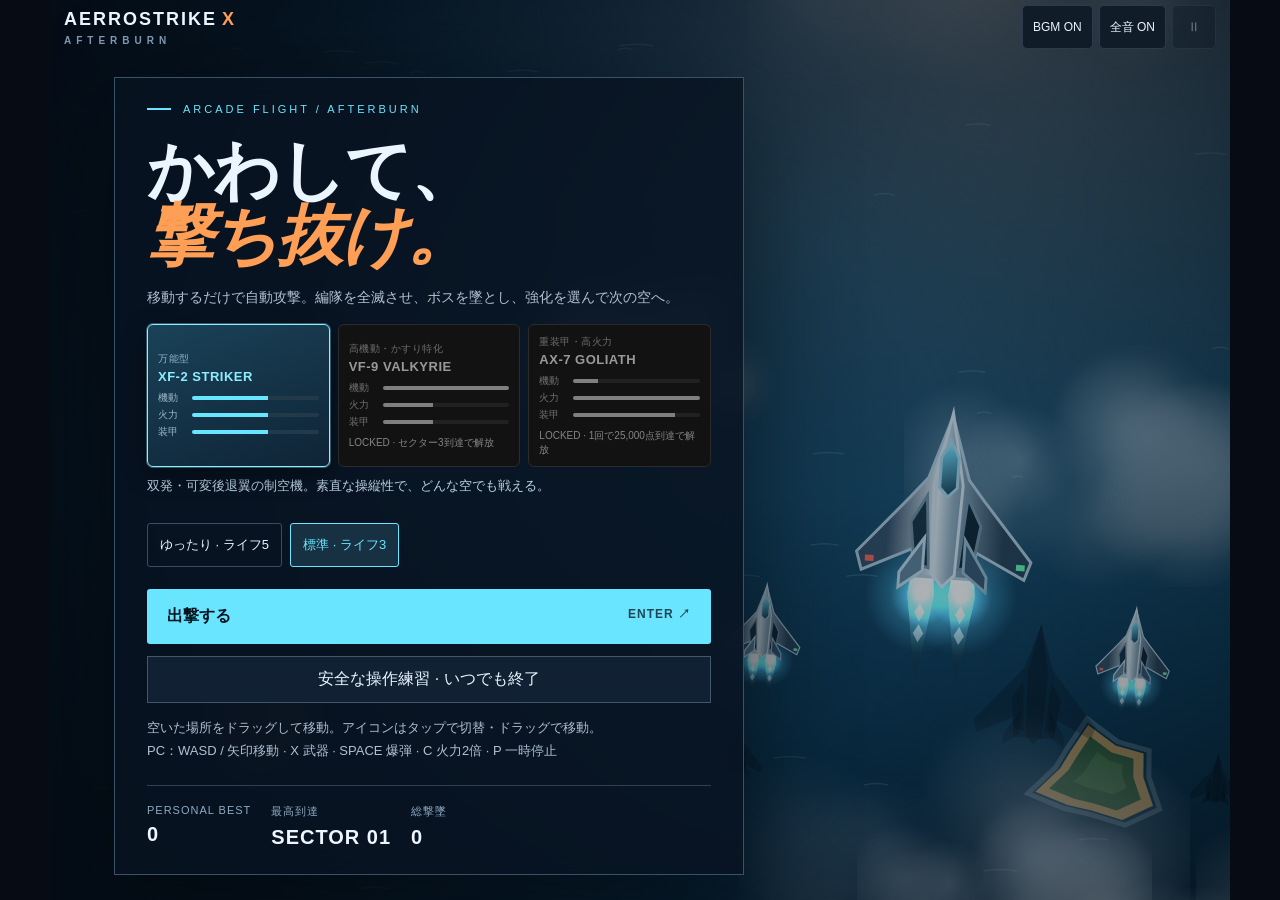
==== src/index.html @ 3c18a279 "AFTERBURN overhaul: journey-map driven rebuild of visuals, audio and progression Split the single ga" ====
<!doctype html><html lang="ja"><head><meta charset="utf-8"><meta name="viewport" content="width=device-width,initial-scale=1,viewport-fit=cover"><meta name="theme-color" content="#070d19"><meta name="description" content="3機の戦闘機、4つの武器、5つの空域と3体のボス。指先で切り抜けるアーケード空戦。"><title>AERROSTRIKE X — AFTERBURN</title><link rel="stylesheet" href="style.css"></head><body><main id="app"><header><a class="brand" href="./">AERROSTRIKE<span>X</span><small>AFTERBURN</small></a><div class="top-actions"><button id="music" aria-label="BGMのオンオフ">BGM ON</button><button id="sound" aria-label="音のオンオフ">全音 ON</button><button id="pause" aria-label="一時停止">Ⅱ</button></div></header><section id="arena"><canvas id="game" aria-label="空戦ゲーム。ドラッグまたは矢印キーで移動"></canvas><div id="hud"><div><small>SCORE</small><strong id="score">000000</strong><span id="combo">×1 COMBO</span><i class="combo-track"><b id="combofill"></b></i></div><div class="hud-right"><small id="wave">SECTOR 01</small><strong id="hp">◆ ◆ ◆</strong><span id="time">00:00</span><span id="power">PWR ▮▯▯▯</span></div></div><div id="bossbar" hidden><span id="bossname">WARNING / SENTINEL</span><i><b id="bossfill"></b></i></div><div id="mission"><span id="objective"></span><i><b id="missionfill"></b></i></div><div id="guide" hidden></div><div id="notice" aria-live="polite"></div><div id="overlay"><div id="panel"></div></div><div class="coordinates">AX / FLIGHT SYSTEMS<span>LIVE TELEMETRY</span></div></section><footer id="flight-controls" hidden aria-label="戦闘操作"><div id="weapons" role="group" aria-label="武器を1タップで切替"></div><div class="abilities"><button id="bomb" title="爆弾：敵弾を一掃 / SPACE" aria-label="爆弾で画面内の敵弾を消す"><svg viewBox="0 0 24 24" aria-hidden="true"><circle cx="11" cy="14" r="7"/><path d="m15 8 2-3m0 0h3m-3 0V2M5 14h4m-2-2v4"/></svg><em id="bombs">3</em><small>爆弾</small></button><button id="boost" title="火力2倍 / C" aria-label="充電後に火力2倍を発動"><svg viewBox="0 0 24 24" aria-hidden="true"><path d="m14 2-9 12h7l-2 8 9-12h-7z"/></svg><small id="energy">0%</small><i id="energyfill"></i></button></div></footer><div class="desktop-hint">ドラッグ / WASD / 矢印キーで移動 <span>自動攻撃 · P 一時停止</span></div></main><script src="js/00-core.js"></script><script src="js/10-audio.js"></script><script src="js/20-assets.js"></script><script src="js/30-world.js"></script><script src="js/40-game.js"></script><script src="js/50-ui.js"></script></body></html>
---- src/style.css ----
:root{color-scheme:dark;--cyan:#6ae5ff;--orange:#ff9e55;--muted:#8297af}*{box-sizing:border-box}body{margin:0;background:#070b13;color:#eaf5ff;font-family:Inter,'Arial',sans-serif;height:100dvh;overflow:hidden}button,a{-webkit-tap-highlight-color:transparent}button{font:inherit;color:inherit;cursor:pointer}button:focus-visible,a:focus-visible{outline:2px solid var(--cyan);outline-offset:3px}#app{max-width:1180px;margin:auto;height:100%;padding:0 24px;display:flex;flex-direction:column}header{height:78px;flex-shrink:0;display:flex;align-items:center;justify-content:space-between;border-bottom:1px solid #223040}.brand{font-size:20px;font-weight:900;letter-spacing:2px;text-decoration:none;color:inherit}.brand>span{color:var(--orange);margin-left:5px}.brand small{display:block;color:var(--muted);font-size:10px;letter-spacing:5px;margin-top:5px}.top-actions{display:flex;gap:10px}.top-actions button{background:#111c29;border:1px solid #2b3a4d;border-radius:5px;min-width:44px;height:38px;font-size:13px}#arena{position:relative;flex:1;min-height:0;margin-top:16px;border:1px solid #28394a;overflow:hidden;background:#081624}canvas{width:100%;height:100%;display:block;touch-action:none}#hud{position:absolute;top:22px;left:24px;right:24px;display:flex;justify-content:space-between;pointer-events:none;text-shadow:0 2px 6px #000}#hud small{display:block;font-size:11px;letter-spacing:2px;color:#a4b9cd}#hud strong{display:block;font-size:26px;letter-spacing:2px;margin-top:6px;font-variant-numeric:tabular-nums}#combo,#time{display:block;font-size:12px;margin-top:7px;color:var(--cyan)}.hud-right{text-align:right}#hp{color:var(--cyan)!important;font-size:18px!important}#bossbar{position:absolute;left:25%;right:25%;top:22px;color:#ff927e;font-size:10px;letter-spacing:2px;text-align:center}#bossbar i{display:block;background:#44212c;height:5px;margin-top:8px}#bossfill{display:block;background:#ff7667;height:100%;width:100%}#notice{position:absolute;top:23%;left:0;right:0;text-align:center;font-size:19px;letter-spacing:3px;color:#9feaff;pointer-events:none;text-shadow:0 2px 8px #000}.coordinates{position:absolute;bottom:12px;left:20px;right:20px;display:flex;justify-content:space-between;font-size:9px;color:#557084;letter-spacing:2px;pointer-events:none}#overlay{position:absolute;inset:0;display:flex;align-items:center;justify-content:center;padding:20px;background:linear-gradient(90deg,#06101bd9,#06101b36,#06101b9c);overflow:auto}#overlay[hidden]{display:none}#panel{width:100%;max-width:630px;padding:25px 32px;background:#091321d9;border:1px solid #395268;box-shadow:0 25px 100px #0007;backdrop-filter:blur(12px)}.eyebrow{font-size:11px;color:var(--cyan);letter-spacing:3px;display:flex;align-items:center;gap:12px}.eyebrow:before{content:'';width:24px;height:2px;background:var(--cyan)}h1{font-size:clamp(38px,6vw,66px);font-weight:900;letter-spacing:-2px;line-height:.98;margin:23px 0 17px}h1 span{display:block;color:var(--orange);font-style:italic}h2{font-size:28px;margin:17px 0}p{color:#b1c1d2;font-size:14px;line-height:1.8}.primary{width:100%;border:0;background:var(--cyan);color:#04131f;font-weight:800;padding:17px 20px;text-align:left;display:flex;justify-content:space-between;margin-top:22px;border-radius:3px}.primary:hover{background:#adf2ff}.secondary{padding:12px 16px;border:1px solid #41576d;background:#112033;margin-top:12px;width:100%}.record{display:flex;gap:32px;margin:22px 0 0;padding-top:18px;border-top:1px solid #314051;color:#8eabc2;font-size:11px;letter-spacing:1px}.record b{display:block;font-size:20px;color:#edf5ff;margin-top:7px}.instructions{font-size:12px;margin-bottom:0}.choices{display:grid;grid-template-columns:repeat(3,1fr);gap:10px;margin-top:22px}.choice{background:#11243a;border:1px solid #375673;text-align:left;padding:18px 12px;border-radius:4px}.choice:hover{border-color:var(--cyan);transform:translateY(-3px)}.choice strong{display:block;color:var(--cyan);font-size:17px;margin:10px 0}.choice small{font-size:12px;color:#b9ccdc;line-height:1.7;display:block}.difficulty{display:flex;gap:8px;margin-top:18px}.difficulty button{border:1px solid #3b4c60;background:transparent;padding:9px 15px;font-size:13px;border-radius:3px}.difficulty .selected{border-color:var(--cyan);color:var(--cyan);background:#173142}footer{display:flex;align-items:center;gap:12px;padding:17px 0 10px;flex-shrink:0}footer small{font-size:10px;letter-spacing:1px;color:#8096ac}.weapon-group{flex:1}.weapon-group>small{display:block;margin-bottom:7px}.weapon-group>small span{color:#566e83}#weapons{display:flex;gap:5px}#weapons button{min-width:65px;padding:8px 10px;background:#101d2a;border:1px solid #293d51;border-radius:3px;color:#8da9bf;font-size:12px}#weapons button.active{border-color:var(--cyan);color:#e6faff;background:#173242}#weapons button small{display:block;margin-top:4px;font-size:10px}#bomb,#boost{position:relative;min-width:138px;height:64px;background:#191f29;border:1px solid #5c4540;border-radius:4px;text-align:left;padding:10px 12px;overflow:hidden}#bomb>span,#boost>span{float:left;font-size:31px;color:var(--orange);margin-right:12px}#bomb b,#boost b{font-size:12px;display:block;line-height:1.8}#bomb small,#boost small{font-size:9px;letter-spacing:0}#bomb em{font-style:normal;color:var(--orange)}#boost{border-color:#275368;background:#0c2431}#boost>span{color:var(--cyan)}#boost i{position:absolute;bottom:0;left:0;height:3px;background:var(--cyan);width:0}button:disabled{opacity:.45;cursor:default}.desktop-hint{height:28px;color:#637b91;font-size:11px;display:flex;justify-content:space-between}.stats{display:grid;grid-template-columns:repeat(3,1fr);gap:10px}.stats b{display:block;font-size:24px;color:#effaff}.stats small{font-size:11px;color:#96adc3}@media(max-width:640px){#app{padding:0 10px;padding-top:env(safe-area-inset-top)}header{height:58px}.brand{font-size:15px}.brand small{font-size:8px;letter-spacing:3px}.top-actions button{height:34px}#arena{margin-top:8px}#hud{top:14px;left:14px;right:14px}#hud strong{font-size:22px}#bossbar{top:87px;left:17%;right:17%}#panel{padding:23px 20px}h1{font-size:46px}.record{margin-top:17px;padding-top:12px}.primary{margin-top:17px;padding:15px}footer{flex-wrap:wrap;gap:8px;padding:9px 0 calc(9px + env(safe-area-inset-bottom))}.weapon-group{flex:1 1 100%}.weapon-group>small{display:none}#weapons button{flex:1;padding:6px 4px;min-width:0}#bomb,#boost{flex:1;height:51px;padding:5px 12px}.desktop-hint{display:none}.coordinates{font-size:7px}.choices{gap:6px}.choice{padding:12px 8px}.choice strong{font-size:14px}.instructions{font-size:11px}.eyebrow{font-size:10px}.record b{font-size:17px}}@media(max-height:620px){header{height:45px}#panel{padding:12px 20px}h1{font-size:34px;margin:10px 0}.record,.instructions{display:none}p{margin:8px 0}.primary{margin-top:12px;padding:12px}.difficulty{margin-top:8px}footer{padding:6px 0}.desktop-hint{display:none}}@media(prefers-reduced-motion:reduce){*{scroll-behavior:auto}.choice:hover{transform:none}}
/* Player-first clarity and touch targets */
#app{max-width:940px}.top-actions{gap:6px}.top-actions button{min-height:44px;padding:0 10px}.brand{font-size:18px}#overlay{align-items:safe center}#panel{max-height:100%;overflow-y:auto;overscroll-behavior:contain}#mission{position:absolute;top:96px;left:24px;right:24px;pointer-events:none;color:#c8e4f2;font-size:13px;letter-spacing:.3px}#mission>i{display:block;height:2px;background:#224253;margin-top:8px}#missionfill{display:block;height:100%;background:#6ae5ff;width:0}#bossbar{top:129px;left:24%;right:24%}#bossbar span{font-size:11px}#notice{top:34%;font-size:16px;letter-spacing:1px;padding:0 12px}#guide{position:absolute;bottom:35px;left:12px;right:12px;text-align:center;border:1px solid #517383;background:#091c2deb;padding:12px;font-size:14px;line-height:1.6;pointer-events:none;color:#d3f3ff}#guide[hidden]{display:none}#guide button{pointer-events:auto;display:block;min-height:44px;margin:8px auto 0;background:#6ae5ff;color:#071726;border:0;border-radius:3px;padding:8px 20px;font-weight:700}.combo-track{display:block;height:3px;width:110px;background:#243e4a;margin-top:6px}#combofill{display:block;background:#79f0d1;height:100%;width:0}#weapons button{min-height:46px;font-size:14px}#weapons button small{font-size:12px}#bomb,#boost{min-width:162px}#bomb b,#boost b{font-size:14px}#bomb small,#boost small{font-size:11px}#boost.ready{border-color:#c0f8ff;box-shadow:0 0 16px #5bdfff35;background:#153b4b}.next-tip{border-left:3px solid #72d4ed;padding-left:12px;color:#ddedf6}.difficulty button{min-height:44px;padding:9px 12px}.instructions{font-size:13px}.coordinates{display:none}.record{gap:20px}.choice:disabled{transform:none}.stats small{font-size:13px}.choice small{font-size:13px}
@media(max-width:640px){#app{padding-left:8px;padding-right:8px}.brand{font-size:12px;letter-spacing:1px}.brand small{letter-spacing:2px}.top-actions button{font-size:11px;min-width:40px;padding:0 7px}.top-actions{gap:4px}#hud strong{font-size:20px}#hp{font-size:14px!important}#mission{top:94px;left:14px;right:14px;font-size:12px}#bossbar{top:123px}#notice{top:38%}#bomb,#boost{min-width:0;height:56px}#bomb>span,#boost>span{font-size:24px;margin-right:8px}#boost small,#bomb small{font-size:10px}#weapons button{padding:5px;min-height:44px}#panel{padding:20px 17px}h1{font-size:40px}.record{display:none}.difficulty{gap:6px}.difficulty button{font-size:12px;flex:1}footer{padding-bottom:calc(6px + env(safe-area-inset-bottom))}.choice strong{font-size:15px}.choices{grid-template-columns:1fr}.choice{padding:9px 12px}.choice strong{margin:4px 0}.choice small:first-child{display:none}}
@media(max-height:620px){#hud{top:8px}#mission{top:75px}#bossbar{top:102px}#notice{top:48%}#guide{bottom:8px;padding:6px}h1{font-size:30px}#panel{padding:12px 16px}.primary,.secondary{min-height:44px}.instructions{display:block}header{min-height:50px}.desktop-hint{display:none}}@media(max-width:370px){.brand small{display:none}.top-actions button{padding:0 4px;font-size:10px}.brand{font-size:11px}#boost small{font-size:9px}}

/* Immersive flight: controls never take space away from the canvas. */
#app{position:relative;max-width:1180px;width:100%;padding:0;height:100dvh;isolation:isolate}
#arena{position:absolute;inset:0;margin:0;border:0;min-height:0}
header{position:absolute;z-index:5;top:env(safe-area-inset-top,0px);left:max(14px,env(safe-area-inset-left,0px));right:max(14px,env(safe-area-inset-right,0px));height:54px;min-height:0;border:0;pointer-events:none}
header a,header button{pointer-events:auto}.top-actions button{height:44px;min-width:44px;font-size:12px}
#app[data-screen="playing"] .brand,#app[data-screen="playing"] #music,#app[data-screen="playing"] #sound{display:none}
.top-actions{margin-left:auto}
#hud{top:calc(env(safe-area-inset-top,0px) + 14px);left:max(14px,env(safe-area-inset-left,0px));right:calc(max(14px,env(safe-area-inset-right,0px)) + 58px)}
#hud strong{font-size:22px;margin-top:4px}#hud small{font-size:12px;letter-spacing:1px}#hp{font-size:15px!important}#combo,#time{font-size:12px;margin-top:4px}
#mission{top:calc(env(safe-area-inset-top,0px) + 98px);left:14px;right:14px;font-size:12px}#mission>i{margin-top:5px}#bossbar{top:calc(env(safe-area-inset-top,0px) + 130px);left:20%;right:20%}
#app:not([data-screen="playing"]) #hud,#app:not([data-screen="playing"]) #mission,#app:not([data-screen="playing"]) #bossbar{visibility:hidden}
#flight-controls{position:absolute;z-index:3;inset:auto max(12px,env(safe-area-inset-right,0px)) calc(env(safe-area-inset-bottom,0px) + 12px) max(12px,env(safe-area-inset-left,0px));display:flex;flex-wrap:nowrap;justify-content:space-between;align-items:end;gap:10px;padding:0;margin:0;pointer-events:none}
#flight-controls[hidden]{display:none}#flight-controls button{pointer-events:auto;touch-action:manipulation;box-shadow:0 3px 14px #0004}
#guide{z-index:2;bottom:calc(env(safe-area-inset-bottom,0px) + 88px);left:14px;right:14px;max-width:460px;margin:auto;background:#091c2dd9;padding:8px;font-size:13px}
#notice{top:29%;font-size:16px}.desktop-hint{display:none}
#overlay{z-index:4;padding:calc(env(safe-area-inset-top,0px) + 70px) 18px calc(env(safe-area-inset-bottom,0px) + 18px)}

/* Four direct weapon keys, two abilities, one shallow row. */
#flight-controls{left:max(8px,env(safe-area-inset-left,0px));right:max(8px,env(safe-area-inset-right,0px));bottom:calc(env(safe-area-inset-bottom,0px) + 6px);gap:8px;align-items:center}
#weapons{display:flex;flex:none;gap:4px}.abilities{display:flex;flex:none;gap:4px}
#weapons button,#bomb,#boost{position:relative;flex:none;width:48px;height:48px;min-width:44px;min-height:48px;padding:3px 2px;border:1px solid #486679;border-radius:9px;text-align:center;background:#102634d9;color:#c9e3ed;overflow:hidden}
#flight-controls svg{display:block;width:23px;height:23px;margin:0 auto;fill:none;stroke:currentColor;stroke-width:1.8;stroke-linecap:round;stroke-linejoin:round;pointer-events:none}
#weapons button small,#bomb small,#boost small{display:block;font-size:12px;line-height:16px;margin:1px 0 0;letter-spacing:0;color:inherit;white-space:nowrap}
#weapons .ammo,#bomb em{position:absolute;right:3px;top:2px;min-width:12px;border-radius:3px;background:#10212eee;padding:0 1px;color:#ccecf7;font-size:12px;line-height:13px;font-style:normal;font-variant-numeric:tabular-nums;pointer-events:none}
#weapons button.active{border:2px solid #8ceeff;background:#245065;color:#fff;padding:2px 1px;box-shadow:inset 0 -3px #8ceeff}#weapons button.active svg{stroke-width:2.3}
#weapons button:disabled{opacity:.45}#bomb{border-color:#a5784b;color:#ffcc95}#boost{border-color:#487a91;color:#b4edff}#boost.ready{border-color:#c0f8ff;background:#235064;box-shadow:0 0 12px #5bdfff55}#boost i{height:3px}
#guide{bottom:calc(env(safe-area-inset-bottom,0px) + 68px)}
@media(max-width:370px){#weapons button{width:44px}#bomb,#boost{width:46px}}
@media(max-height:500px) and (orientation:landscape){#mission{top:calc(env(safe-area-inset-top,0px) + 14px);left:30%;right:30%;text-align:center}#bossbar{top:calc(env(safe-area-inset-top,0px) + 58px);left:30%;right:30%}#notice{top:29%}#guide{left:28%;right:22%;bottom:66px}}

/* Fit Safari's actually visible area, including toolbar changes and rotation. */
html{width:100%;height:100%;overflow:hidden;overscroll-behavior:none}
body{position:fixed;inset:auto;left:var(--view-left,0px);top:var(--view-top,0px);width:var(--view-width,100%);height:var(--view-height,100dvh);overflow:hidden;overscroll-behavior:none}
#app{height:100%;max-height:100%;min-height:0;width:100%;overflow:hidden}
#game{touch-action:none;user-select:none;-webkit-user-select:none}#flight-controls{user-select:none;-webkit-user-select:none}
#flight-controls,#flight-controls button{touch-action:none}
#flight-controls button[data-overlap="true"]{background:#10263420;box-shadow:none;border-color:#9bcde480}
#weapons button.active[data-overlap="true"]{background:#24506530;border-color:#8ceeff;box-shadow:inset 0 -3px #8ceeff}
#flight-controls button[data-overlap="true"] svg{opacity:.45}
#flight-controls button[data-overlap="true"] small{color:#fff;text-shadow:0 1px 3px #000,0 0 3px #000}
#flight-controls button:disabled[data-overlap="true"]{opacity:.65}
.hit-cause{margin-bottom:6px;color:#ffd0bc;font-size:14px}

#mission{left:max(14px,env(safe-area-inset-left,0px));right:max(14px,env(safe-area-inset-right,0px))}
@media(max-height:500px) and (orientation:landscape){#mission{left:30%;right:30%}#overlay{padding-left:max(18px,env(safe-area-inset-left,0px));padding-right:max(18px,env(safe-area-inset-right,0px))}}

/* ---- AFTERBURN overhaul: hangar, results, sector tally ---- */
#power{display:block;font-size:11px;margin-top:5px;color:#ffb27a;letter-spacing:1px}
#hp.danger{color:#ff6b7a!important;animation:hpPulse 1s ease-in-out infinite}
@keyframes hpPulse{50%{opacity:.45}}
.lede{margin:0 0 4px}
.hangar{display:grid;grid-template-columns:repeat(3,1fr);gap:8px;margin-top:14px}
.craft{position:relative;text-align:left;background:#0e2031;border:1px solid #2f4a61;border-radius:6px;padding:10px 10px 9px;min-height:44px;transition:border-color .15s,transform .15s}
.craft:hover:not(:disabled){border-color:#6ae5ff;transform:translateY(-2px)}
.craft.selected{border-color:#8ceeff;background:linear-gradient(160deg,#1a4258,#0f2436);box-shadow:0 0 0 1px #8ceeff55,0 8px 24px #0006}
.craft small{display:block;font-size:10px;color:#8fb3c9;letter-spacing:.5px}.craft strong{display:block;font-size:13px;margin:3px 0 7px;color:#eafaff;letter-spacing:.5px;white-space:nowrap;overflow:hidden;text-overflow:ellipsis}
.craft.selected strong{color:#8ceeff}
.bars{display:grid;gap:3px}.bars i{display:grid;grid-template-columns:30px 1fr;align-items:center;font-style:normal;gap:4px}.bars em{font-style:normal;font-size:10px;color:#9db6c8}
.bars b{display:block;height:4px;background:linear-gradient(90deg,#6ae5ff calc(var(--v)*20%),#22394a calc(var(--v)*20%));border-radius:2px}
.craft:disabled{opacity:1;filter:grayscale(1) brightness(.62)}.craft .lock{display:block;margin-top:7px;font-size:10px;color:#ffcf9a;line-height:1.4}
.craft .new{position:absolute;top:6px;right:6px;font-size:9px;font-weight:800;background:#ff9e55;color:#1a0d02;padding:1px 5px;border-radius:3px}
.craft-desc{font-size:12.5px;margin:8px 0 0;color:#bcd2e2;min-height:2.4em}
.tally{margin:12px 0 6px;border:1px solid #2c475d;border-radius:6px;padding:8px 12px;background:#0b1a29}
.tally div{display:flex;justify-content:space-between;font-size:13px;padding:4px 0;color:#cfe3f0}.tally b{font-variant-numeric:tabular-nums;color:#ffe498}.tally .zero{opacity:.45}.tally .total{border-top:1px solid #2c475d;margin-top:4px;padding-top:7px}.tally .total b{color:#eafcff;font-size:17px}
.next-sector{font-size:12px;letter-spacing:1px;color:#8ef0ff;margin:10px 0 0}
.result-head{display:flex;align-items:center;gap:18px}.result-head h1{margin:6px 0 4px}.result-head h2{margin:10px 0 0;font-size:22px}
.rank{flex:none;width:78px;height:78px;display:grid;place-items:center;font-size:52px;font-weight:900;font-style:italic;border-radius:10px;border:2px solid currentColor;background:#0b1a29;text-shadow:0 0 18px currentColor}
.rank-S{color:#ffe36e}.rank-A{color:#ff9e55}.rank-B{color:#6ae5ff}.rank-C{color:#9fd6a8}.rank-D{color:#9aa9b8}
.stats{grid-template-columns:repeat(4,1fr)!important}
.unlock{border:1px solid #ff9e55;background:#2a1708;color:#ffd2a8;padding:8px 12px;border-radius:5px;font-weight:700;font-size:13px}
.primary span{font-size:12px;letter-spacing:1px;opacity:.75}
#overlay{background:linear-gradient(90deg,#040b14e6,#06101b66 60%,#06101b33)}
@media(max-width:640px){.hangar{grid-template-columns:repeat(3,1fr);gap:5px}.craft{padding:7px 6px}.craft strong{font-size:11px}.craft small{font-size:9px}.bars em{font-size:9px}.bars i{grid-template-columns:24px 1fr}.craft .lock{font-size:9px}.craft-desc{font-size:12px}.rank{width:60px;height:60px;font-size:40px}.stats{grid-template-columns:repeat(2,1fr)!important}.result-head h2{font-size:18px}#overlay{background:#040b14cc}}
@media(max-height:620px){.craft-desc{display:none}.lede{display:none}}
@media(prefers-reduced-motion:reduce){#hp.danger{animation:none}.craft{transition:none}}
@media(min-width:900px){#overlay{justify-content:flex-start;padding-left:max(40px,5vw)}}
#app[data-boss="1"] #mission{visibility:hidden}#app[data-boss="1"] #bossbar{top:calc(env(safe-area-inset-top,0px) + 92px)}
@media(max-height:500px) and (orientation:landscape){#app[data-boss="1"] #bossbar{top:calc(env(safe-area-inset-top,0px) + 14px)}}
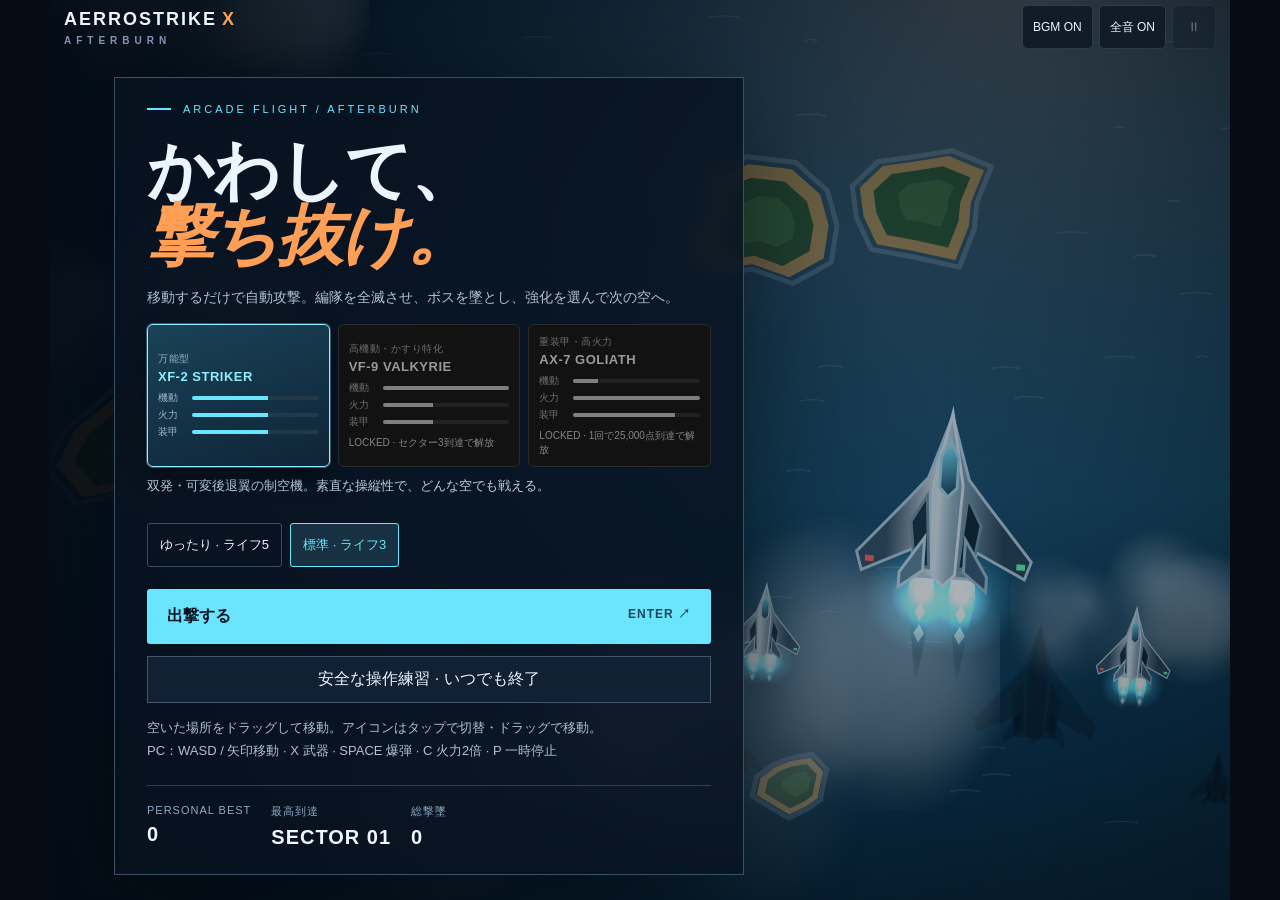
==== commit 164e7050: "Relicense under CC BY-NC-ND 4.0 Replace the GPL-3.0 LICENSE with the CC BY-NC-ND 4.0 International l" ====
--- a/src/index.html
+++ b/src/index.html
@@ -1 +1 @@
-<!doctype html><html lang="ja"><head><meta charset="utf-8"><meta name="viewport" content="width=device-width,initial-scale=1,viewport-fit=cover"><meta name="theme-color" content="#070d19"><meta name="description" content="3機の戦闘機、4つの武器、5つの空域と3体のボス。指先で切り抜けるアーケード空戦。"><title>AERROSTRIKE X — AFTERBURN</title><link rel="stylesheet" href="style.css"></head><body><main id="app"><header><a class="brand" href="./">AERROSTRIKE<span>X</span><small>AFTERBURN</small></a><div class="top-actions"><button id="music" aria-label="BGMのオンオフ">BGM ON</button><button id="sound" aria-label="音のオンオフ">全音 ON</button><button id="pause" aria-label="一時停止">Ⅱ</button></div></header><section id="arena"><canvas id="game" aria-label="空戦ゲーム。ドラッグまたは矢印キーで移動"></canvas><div id="hud"><div><small>SCORE</small><strong id="score">000000</strong><span id="combo">×1 COMBO</span><i class="combo-track"><b id="combofill"></b></i></div><div class="hud-right"><small id="wave">SECTOR 01</small><strong id="hp">◆ ◆ ◆</strong><span id="time">00:00</span><span id="power">PWR ▮▯▯▯</span></div></div><div id="bossbar" hidden><span id="bossname">WARNING / SENTINEL</span><i><b id="bossfill"></b></i></div><div id="mission"><span id="objective"></span><i><b id="missionfill"></b></i></div><div id="guide" hidden></div><div id="notice" aria-live="polite"></div><div id="overlay"><div id="panel"></div></div><div class="coordinates">AX / FLIGHT SYSTEMS<span>LIVE TELEMETRY</span></div></section><footer id="flight-controls" hidden aria-label="戦闘操作"><div id="weapons" role="group" aria-label="武器を1タップで切替"></div><div class="abilities"><button id="bomb" title="爆弾：敵弾を一掃 / SPACE" aria-label="爆弾で画面内の敵弾を消す"><svg viewBox="0 0 24 24" aria-hidden="true"><circle cx="11" cy="14" r="7"/><path d="m15 8 2-3m0 0h3m-3 0V2M5 14h4m-2-2v4"/></svg><em id="bombs">3</em><small>爆弾</small></button><button id="boost" title="火力2倍 / C" aria-label="充電後に火力2倍を発動"><svg viewBox="0 0 24 24" aria-hidden="true"><path d="m14 2-9 12h7l-2 8 9-12h-7z"/></svg><small id="energy">0%</small><i id="energyfill"></i></button></div></footer><div class="desktop-hint">ドラッグ / WASD / 矢印キーで移動 <span>自動攻撃 · P 一時停止</span></div></main><script src="js/00-core.js"></script><script src="js/10-audio.js"></script><script src="js/20-assets.js"></script><script src="js/30-world.js"></script><script src="js/40-game.js"></script><script src="js/50-ui.js"></script></body></html>
+<!doctype html><html lang="ja"><head><meta charset="utf-8"><meta name="viewport" content="width=device-width,initial-scale=1,viewport-fit=cover"><meta name="license" content="CC BY-NC-ND 4.0 — https://creativecommons.org/licenses/by-nc-nd/4.0/"><meta name="theme-color" content="#070d19"><meta name="description" content="3機の戦闘機、4つの武器、5つの空域と3体のボス。指先で切り抜けるアーケード空戦。"><title>AERROSTRIKE X — AFTERBURN</title><link rel="stylesheet" href="style.css"></head><body><main id="app"><header><a class="brand" href="./">AERROSTRIKE<span>X</span><small>AFTERBURN</small></a><div class="top-actions"><button id="music" aria-label="BGMのオンオフ">BGM ON</button><button id="sound" aria-label="音のオンオフ">全音 ON</button><button id="pause" aria-label="一時停止">Ⅱ</button></div></header><section id="arena"><canvas id="game" aria-label="空戦ゲーム。ドラッグまたは矢印キーで移動"></canvas><div id="hud"><div><small>SCORE</small><strong id="score">000000</strong><span id="combo">×1 COMBO</span><i class="combo-track"><b id="combofill"></b></i></div><div class="hud-right"><small id="wave">SECTOR 01</small><strong id="hp">◆ ◆ ◆</strong><span id="time">00:00</span><span id="power">PWR ▮▯▯▯</span></div></div><div id="bossbar" hidden><span id="bossname">WARNING / SENTINEL</span><i><b id="bossfill"></b></i></div><div id="mission"><span id="objective"></span><i><b id="missionfill"></b></i></div><div id="guide" hidden></div><div id="notice" aria-live="polite"></div><div id="overlay"><div id="panel"></div></div><div class="coordinates">AX / FLIGHT SYSTEMS<span>LIVE TELEMETRY</span></div></section><footer id="flight-controls" hidden aria-label="戦闘操作"><div id="weapons" role="group" aria-label="武器を1タップで切替"></div><div class="abilities"><button id="bomb" title="爆弾：敵弾を一掃 / SPACE" aria-label="爆弾で画面内の敵弾を消す"><svg viewBox="0 0 24 24" aria-hidden="true"><circle cx="11" cy="14" r="7"/><path d="m15 8 2-3m0 0h3m-3 0V2M5 14h4m-2-2v4"/></svg><em id="bombs">3</em><small>爆弾</small></button><button id="boost" title="火力2倍 / C" aria-label="充電後に火力2倍を発動"><svg viewBox="0 0 24 24" aria-hidden="true"><path d="m14 2-9 12h7l-2 8 9-12h-7z"/></svg><small id="energy">0%</small><i id="energyfill"></i></button></div></footer><div class="desktop-hint">ドラッグ / WASD / 矢印キーで移動 <span>自動攻撃 · P 一時停止</span></div></main><script src="js/00-core.js"></script><script src="js/10-audio.js"></script><script src="js/20-assets.js"></script><script src="js/30-world.js"></script><script src="js/40-game.js"></script><script src="js/50-ui.js"></script></body></html>
